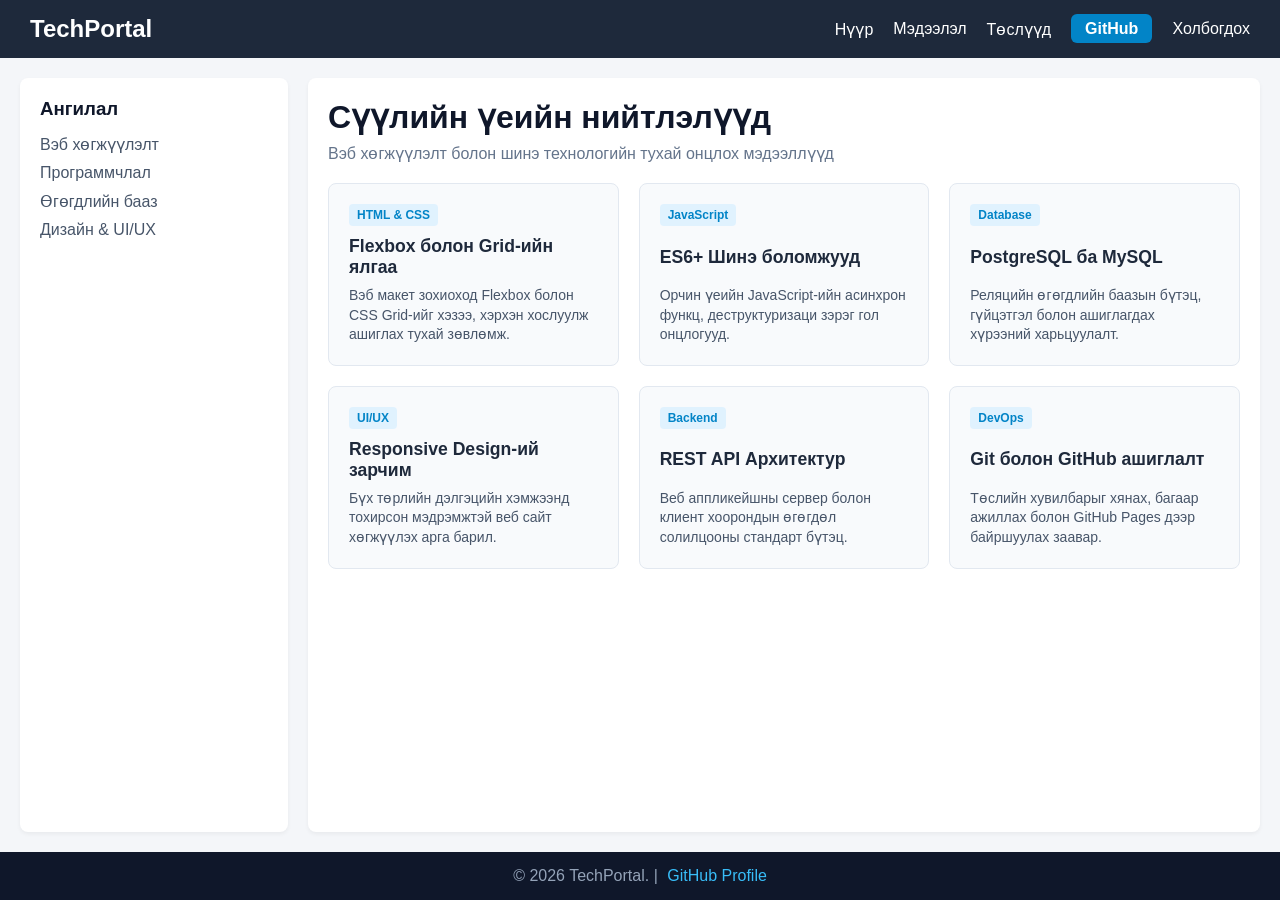
==== lab6/index.html @ 3fb821d4 "Update CSS style" ====
<!DOCTYPE html>
<html lang="mn">
<head>
    <meta charset="UTF-8">
    <meta name="viewport" content="width=device-width, initial-scale=1.0">
    <title>Лаб 4 - Layout Design</title>
    <link rel="stylesheet" href="style.css">
</head>
<body>

    <header class="site-header">
        <div class="logo">
            <h2>TechPortal</h2>
        </div>
        <nav class="nav-bar">
            <ul class="nav-links">
                <li><a href="#">Нүүр</a></li>
                <li><a href="#">Мэдээлэл</a></li>
                <li><a href="#">Төслүүд</a></li>
                <li><a href="https://github.com" target="_blank" class="github-link">GitHub</a></li>
                <li><a href="#">Холбогдох</a></li>
            </ul>
        </nav>
    </header>

    <div class="main-container">
        
        <aside class="sidebar">
            <h3>Ангилал</h3>
            <ul>
                <li><a href="#">Вэб хөгжүүлэлт</a></li>
                <li><a href="#">Программчлал</a></li>
                <li><a href="#">Өгөгдлийн бааз</a></li>
                <li><a href="#">Дизайн & UI/UX</a></li>
            </ul>
        </aside>

        <main class="main-content">
            <h1>Сүүлийн үеийн нийтлэлүүд</h1>
            <p>Вэб хөгжүүлэлт болон шинэ технологийн тухай онцлох мэдээллүүд</p>
            
            <div class="card-grid">
                <article class="card">
                    <span class="tag">HTML & CSS</span>
                    <h3>Flexbox болон Grid-ийн ялгаа</h3>
                    <p>Вэб макет зохиоход Flexbox болон CSS Grid-ийг хэзээ, хэрхэн хослуулж ашиглах тухай зөвлөмж.</p>
                </article>
                <article class="card">
                    <span class="tag">JavaScript</span>
                    <h3>ES6+ Шинэ боломжууд</h3>
                    <p>Орчин үеийн JavaScript-ийн асинхрон функц, деструктуризаци зэрэг гол онцлогууд.</p>
                </article>
                <article class="card">
                    <span class="tag">Database</span>
                    <h3>PostgreSQL ба MySQL</h3>
                    <p>Реляцийн өгөгдлийн баазын бүтэц, гүйцэтгэл болон ашиглагдах хүрээний харьцуулалт.</p>
                </article>
                <article class="card">
                    <span class="tag">UI/UX</span>
                    <h3>Responsive Design-ий зарчим</h3>
                    <p>Бүх төрлийн дэлгэцийн хэмжээнд тохирсон мэдрэмжтэй веб сайт хөгжүүлэх арга барил.</p>
                </article>
                <article class="card">
                    <span class="tag">Backend</span>
                    <h3>REST API Архитектур</h3>
                    <p>Веб аппликейшны сервер болон клиент хоорондын өгөгдөл солилцооны стандарт бүтэц.</p>
                </article>
                <article class="card">
                    <span class="tag">DevOps</span>
                    <h3>Git болон GitHub ашиглалт</h3>
                    <p>Төслийн хувилбарыг хянах, багаар ажиллах болон GitHub Pages дээр байршуулах заавар.</p>
                </article>
            </div>
        </main>

    </div>

    <footer class="site-footer">
        <p>&copy; 2026 TechPortal. | <a href="https://github.com" target="_blank">GitHub Profile</a></p>
    </footer>

</body>
</html>
---- lab6/style.css ----
* {
    box-sizing: border-box;
    margin: 0;
    padding: 0;
    font-family: 'Segoe UI', Tahoma, Geneva, Verdana, sans-serif;
}

body {
    display: flex;
    flex-direction: column;
    min-height: 100vh;
    background-color: #f4f6f9;
    color: #333;
}

.site-header {
    display: flex;
    justify-content: space-between;
    align-items: center;
    background-color: #1e293b;
    color: white;
    padding: 15px 30px;
}

.nav-links {
    display: flex;
    gap: 20px;
    list-style: none;
    align-items: center;
}

.nav-links a {
    color: white;
    text-decoration: none;
    font-weight: 500;
    transition: color 0.2s;
}

.nav-links a:hover {
    color: #38bdf8;
}

.nav-links .github-link {
    background-color: #0284c7;
    padding: 6px 14px;
    border-radius: 6px;
    color: #ffffff;
    font-weight: 600;
}

.nav-links .github-link:hover {
    background-color: #0369a1;
    color: #ffffff;
}

.main-container {
    display: flex;
    flex: 1;
    gap: 20px;
    padding: 20px;
}

.sidebar {
    flex: 1;
    min-width: 220px;
    background-color: #ffffff;
    padding: 20px;
    border-radius: 8px;
    box-shadow: 0 2px 4px rgba(0, 0, 0, 0.05);
}

.sidebar h3 {
    margin-bottom: 15px;
    color: #0f172a;
}

.sidebar ul {
    list-style: none;
}

.sidebar li {
    margin-bottom: 10px;
}

.sidebar a {
    text-decoration: none;
    color: #475569;
}

.sidebar a:hover {
    color: #0284c7;
}

.main-content {
    flex: 4;
    background-color: #ffffff;
    padding: 20px;
    border-radius: 8px;
    box-shadow: 0 2px 4px rgba(0, 0, 0, 0.05);
}

.main-content h1 {
    margin-bottom: 8px;
    color: #0f172a;
}

.main-content p {
    margin-bottom: 20px;
    color: #64748b;
}

.card-grid {
    display: grid;
    grid-template-columns: repeat(3, 1fr);
    gap: 20px;
}
/* 3D орчин гаргах */
.card-container {
  perspective: 1000px;
  width: 300px;
  height: 200px;
}

/* Картын үндсэн тохиргоо */
.card {
  width: 100%;
  height: 100%;
  position: relative;
  transition: transform 0.6s ease;
  transform-style: preserve-3d;
  cursor: pointer;
}

/* JavaScript-ээр .flipped класс нэмэгдэх үед 180 градус эргэнэ */
.card.flipped {
  transform: rotateY(180deg);
}

/* Урд болон ар талын нийтлэг тохиргоо */
.card-front, .card-back {
  position: absolute;
  width: 100%;
  height: 100%;
  backface-visibility: hidden; /* Арын нүүрийг нууна */
  display: flex;
  flex-direction: column;
  align-items: center;
  justify-content: center;
  border-radius: 10px;
  box-shadow: 0 4px 8px rgba(0, 0, 0, 0.1);
}

/* Урд талын загвар */
.card-front {
  background-color: #f0f0f0;
  color: #333;
}

/* Ар талын загвар (Анхнаасаа 180 градус эргэсэн байна) */
.card-back {
  background-color: #4f46e5;
  color: white;
  transform: rotateY(180deg);
}
.card {
    background-color: #f8fafc;
    border: 1px solid #e2e8f0;
    padding: 20px;
    border-radius: 8px;
    display: flex;
    flex-direction: column;
    justify-content: space-between;
    align-items: flex-start;
    transition: transform 0.2s, box-shadow 0.2s;
}

.card:hover {
    transform: translateY(-3px);
    box-shadow: 0 4px 12px rgba(0, 0, 0, 0.05);
}

.tag {
    font-size: 0.75rem;
    font-weight: 600;
    color: #0284c7;
    background-color: #e0f2fe;
    padding: 4px 8px;
    border-radius: 4px;
    margin-bottom: 10px;
}

.card h3 {
    font-size: 1.1rem;
    margin-bottom: 8px;
    color: #1e293b;
}

.card p {
    font-size: 0.875rem;
    color: #475569;
    line-height: 1.4;
    margin-bottom: 0;
}

.site-footer {
    display: flex;
    justify-content: center;
    align-items: center;
    background-color: #0f172a;
    color: #94a3b8;
    padding: 15px;
    margin-top: auto;
}

.site-footer a {
    color: #38bdf8;
    text-decoration: none;
    margin-left: 5px;
}

.site-footer a:hover {
    text-decoration: underline;
}
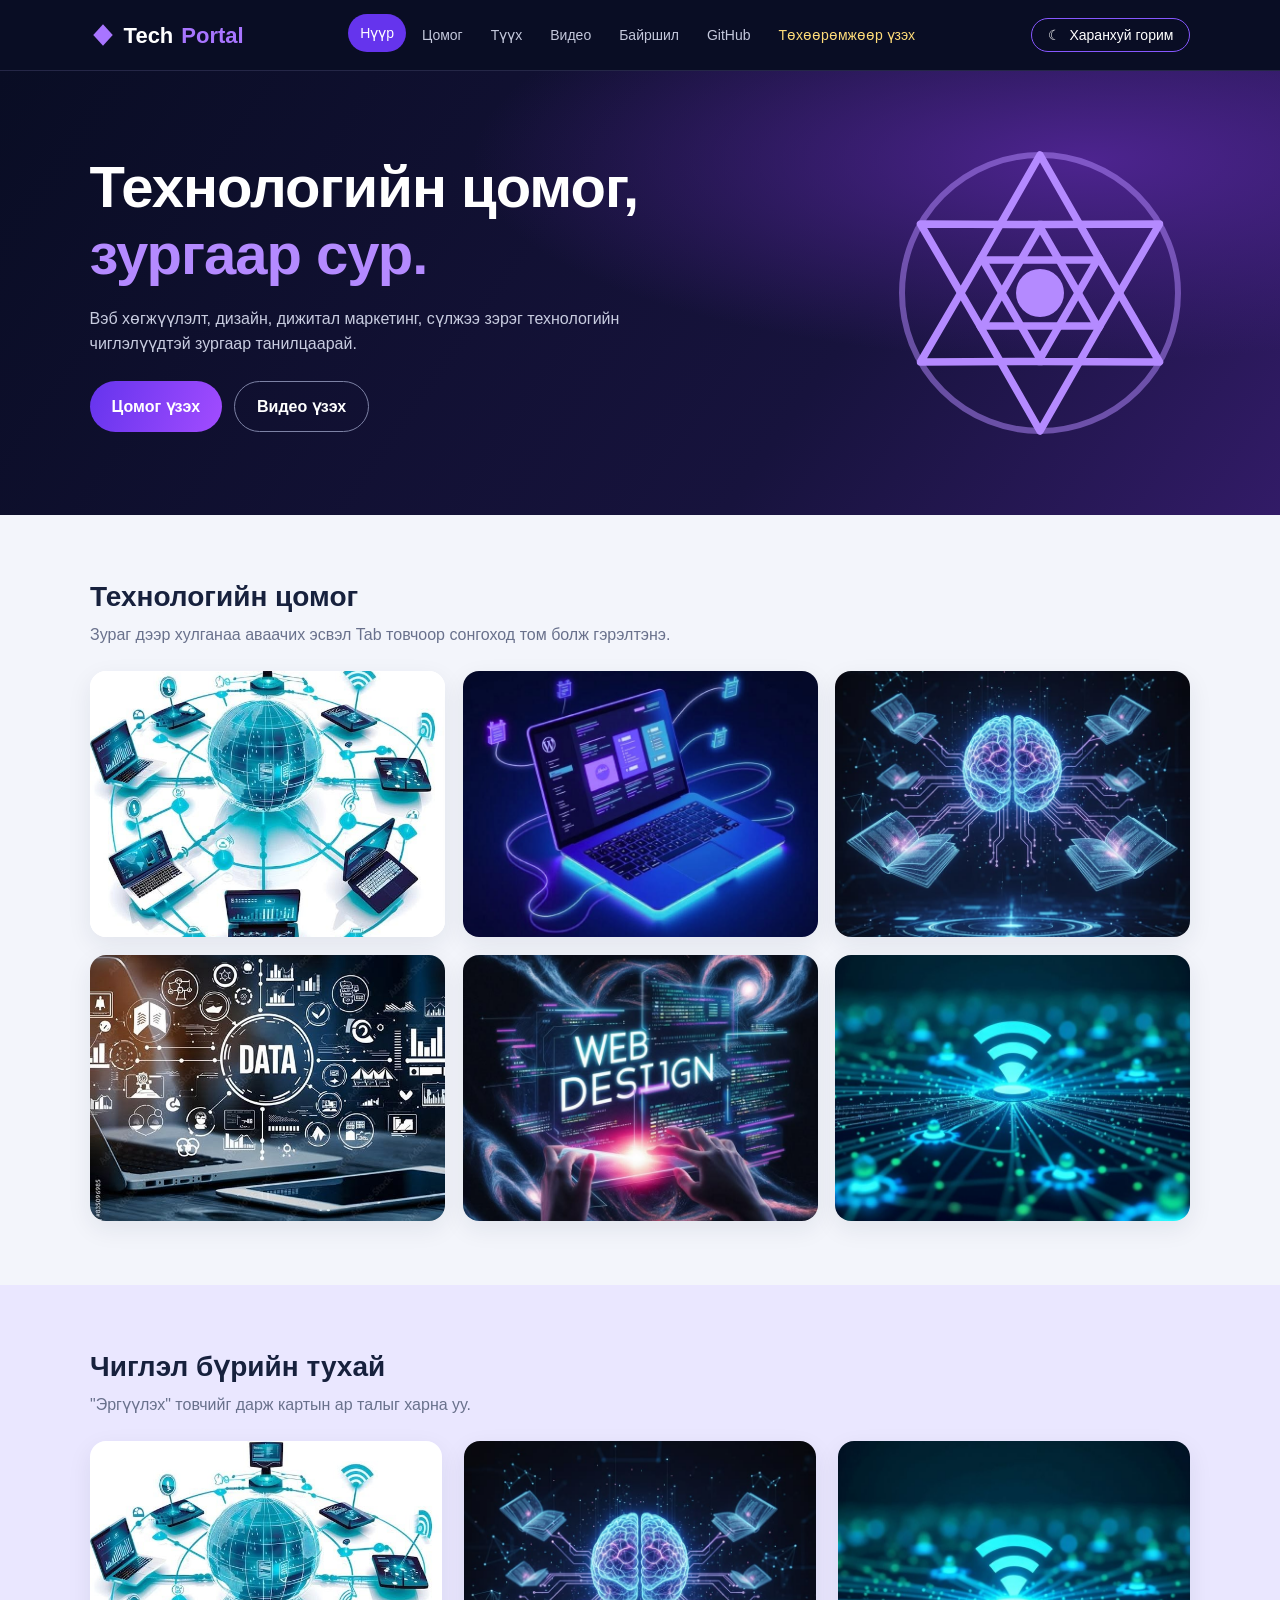
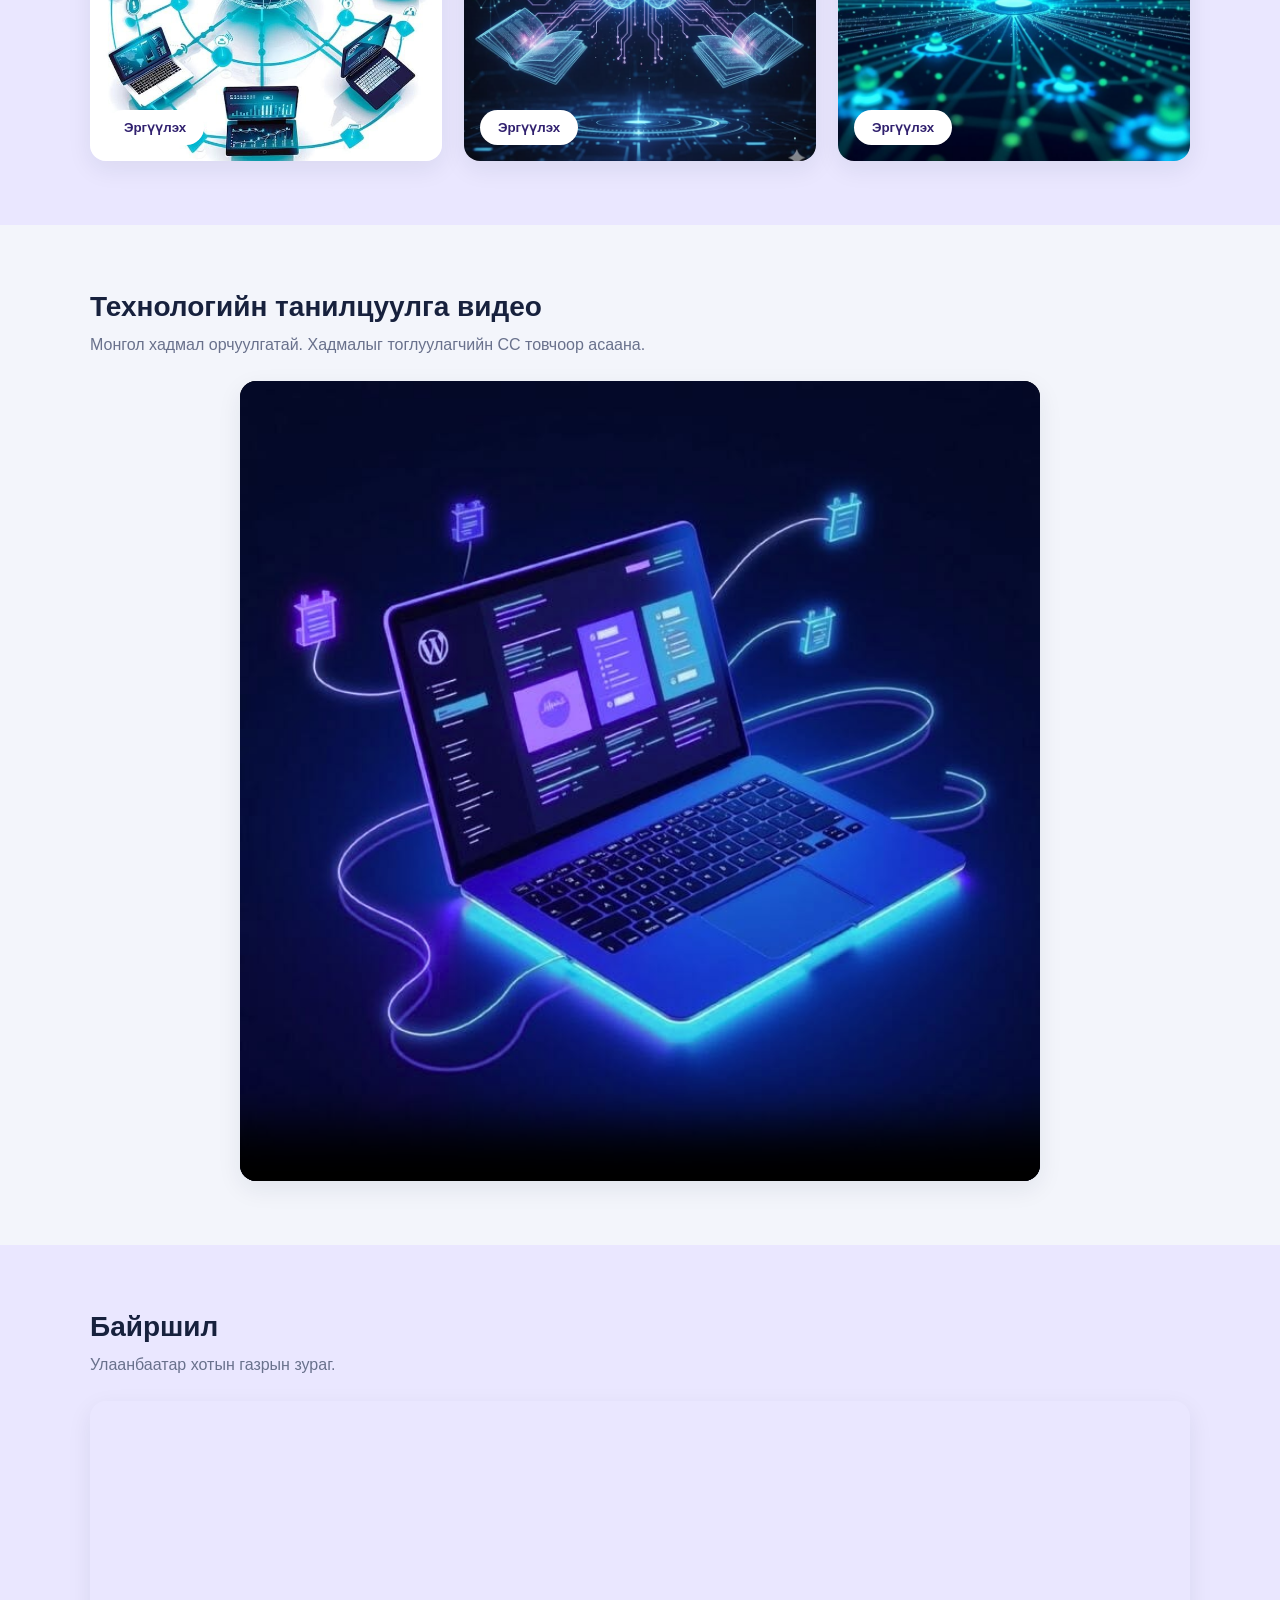
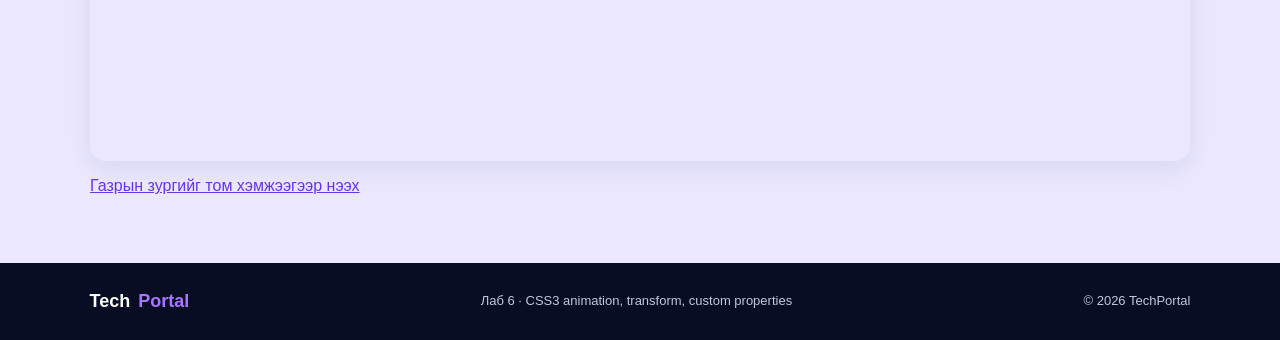
==== commit 2ae6341a: "Lab 6: CSS animation, transform, custom properties, multimedia" ====
--- a/lab6/index.html
+++ b/lab6/index.html
@@ -3,81 +3,200 @@
 <head>
     <meta charset="UTF-8">
     <meta name="viewport" content="width=device-width, initial-scale=1.0">
-    <title>Лаб 4 - Layout Design</title>
+    <title>TechPortal | Лаб 6 - Технологийн цомог</title>
     <link rel="stylesheet" href="style.css">
 </head>
 <body>
-
-    <header class="site-header">
-        <div class="logo">
-            <h2>TechPortal</h2>
-        </div>
-        <nav class="nav-bar">
-            <ul class="nav-links">
-                <li><a href="#">Нүүр</a></li>
-                <li><a href="#">Мэдээлэл</a></li>
-                <li><a href="#">Төслүүд</a></li>
-                <li><a href="https://github.com" target="_blank" class="github-link">GitHub</a></li>
-                <li><a href="#">Холбогдох</a></li>
+    <a href="#gallery" class="skip-link">Үндсэн агуулга руу очих</a>
+
+    <header class="header" id="home">
+        <a href="#home" class="logo">
+            <svg class="logo-svg" viewBox="0 0 24 24" width="26" height="26" role="img" aria-labelledby="logo-title">
+                <title id="logo-title">TechPortal лого</title>
+                <path d="M12 2l9 10-9 10-9-10z" fill="currentColor"/>
+            </svg>
+            Tech<span class="logo-accent">Portal</span>
+        </a>
+
+        <nav class="nav" aria-label="Үндсэн цэс">
+            <a href="#home" class="active">Нүүр</a>
+            <a href="#gallery">Цомог</a>
+            <a href="#flip">Түүх</a>
+            <a href="#video">Видео</a>
+            <a href="#map">Байршил</a>
+            <a href="https://github.com/lusuhbayr6-bot/web-development-lab5" target="_blank" rel="noopener noreferrer">GitHub</a>
+            <a href="preview.html" class="preview-link">Төхөөрөмжөөр үзэх</a>
+        </nav>
+
+        <button type="button" class="theme-toggle" id="theme-toggle" aria-pressed="false">
+            <span class="theme-icon" aria-hidden="true">☾</span>
+            <span class="theme-label">Харанхуй горим</span>
+        </button>
+    </header>
+
+    <main>
+        <section class="hero">
+            <div class="hero-content">
+                <h1>Технологийн цомог,<br><span>зургаар сур.</span></h1>
+                <p>
+                    Вэб хөгжүүлэлт, дизайн, дижитал маркетинг, сүлжээ зэрэг
+                    технологийн чиглэлүүдтэй зургаар танилцаарай.
+                </p>
+                <div class="hero-buttons">
+                    <a href="#gallery" class="primary-button">Цомог үзэх</a>
+                    <a href="#video" class="outline-button">Видео үзэх</a>
+                </div>
+            </div>
+
+            <svg class="aperture" viewBox="0 0 200 200" width="220" height="220" aria-hidden="true" focusable="false">
+                <circle cx="100" cy="100" r="92" fill="none" stroke="currentColor" stroke-width="4" opacity=".5"/>
+                <g fill="none" stroke="currentColor" stroke-width="5" stroke-linejoin="round">
+                    <path d="M100 8 L140 78 L60 78 Z" transform="rotate(0 100 100)"/>
+                    <path d="M100 8 L140 78 L60 78 Z" transform="rotate(60 100 100)"/>
+                    <path d="M100 8 L140 78 L60 78 Z" transform="rotate(120 100 100)"/>
+                    <path d="M100 8 L140 78 L60 78 Z" transform="rotate(180 100 100)"/>
+                    <path d="M100 8 L140 78 L60 78 Z" transform="rotate(240 100 100)"/>
+                    <path d="M100 8 L140 78 L60 78 Z" transform="rotate(300 100 100)"/>
+                </g>
+                <circle cx="100" cy="100" r="16" fill="currentColor"/>
+            </svg>
+        </section>
+
+        <section class="section" id="gallery" aria-labelledby="gallery-title">
+            <div class="section-heading">
+                <h2 id="gallery-title">Технологийн цомог</h2>
+                <p>Зураг дээр хулганаа аваачих эсвэл Tab товчоор сонгоход том болж гэрэлтэнэ.</p>
+            </div>
+
+            <ul class="gallery">
+                <li style="--i:0">
+                    <a class="photo" href="img/photo1.jpg">
+                        <img src="img/photo1.jpg" alt="AI eBook Creator-ийн зураг" width="800" height="600" loading="lazy">
+                        <span class="caption">AI eBook Creator</span>
+                    </a>
+                </li>
+                <li style="--i:1">
+                    <a class="photo" href="img/photo2.jpg">
+                        <img src="img/photo2.jpg" alt="Дижитал маркетингийн зураг" width="800" height="600" loading="lazy">
+                        <span class="caption">Дижитал маркетинг</span>
+                    </a>
+                </li>
+                <li style="--i:2">
+                    <a class="photo" href="img/photo3.jpg">
+                        <img src="img/photo3.jpg" alt="Дэлхийн сүлжээний холболтын зураг" width="800" height="600" loading="lazy">
+                        <span class="caption">Дэлхийн сүлжээ</span>
+                    </a>
+                </li>
+                <li style="--i:3">
+                    <a class="photo" href="img/photo4.jpg">
+                        <img src="img/photo4.jpg" alt="Дизайнерын ажлын зураг" width="800" height="600" loading="lazy">
+                        <span class="caption">Дизайн</span>
+                    </a>
+                </li>
+                <li style="--i:4">
+                    <a class="photo" href="img/photo5.jpg">
+                        <img src="img/photo5.jpg" alt="Вэб хөгжүүлэлтийн зураг" width="800" height="600" loading="lazy">
+                        <span class="caption">Вэб хөгжүүлэлт</span>
+                    </a>
+                </li>
+                <li style="--i:5">
+                    <a class="photo" href="img/photo6.jpg">
+                        <img src="img/photo6.jpg" alt="Утасгүй технологийн ирээдүйн зураг" width="800" height="600" loading="lazy">
+                        <span class="caption">Утасгүй ирээдүй</span>
+                    </a>
+                </li>
             </ul>
-        </nav>
-    </header>
-
-    <div class="main-container">
-        
-        <aside class="sidebar">
-            <h3>Ангилал</h3>
-            <ul>
-                <li><a href="#">Вэб хөгжүүлэлт</a></li>
-                <li><a href="#">Программчлал</a></li>
-                <li><a href="#">Өгөгдлийн бааз</a></li>
-                <li><a href="#">Дизайн & UI/UX</a></li>
-            </ul>
-        </aside>
-
-        <main class="main-content">
-            <h1>Сүүлийн үеийн нийтлэлүүд</h1>
-            <p>Вэб хөгжүүлэлт болон шинэ технологийн тухай онцлох мэдээллүүд</p>
-            
-            <div class="card-grid">
-                <article class="card">
-                    <span class="tag">HTML & CSS</span>
-                    <h3>Flexbox болон Grid-ийн ялгаа</h3>
-                    <p>Вэб макет зохиоход Flexbox болон CSS Grid-ийг хэзээ, хэрхэн хослуулж ашиглах тухай зөвлөмж.</p>
-                </article>
-                <article class="card">
-                    <span class="tag">JavaScript</span>
-                    <h3>ES6+ Шинэ боломжууд</h3>
-                    <p>Орчин үеийн JavaScript-ийн асинхрон функц, деструктуризаци зэрэг гол онцлогууд.</p>
-                </article>
-                <article class="card">
-                    <span class="tag">Database</span>
-                    <h3>PostgreSQL ба MySQL</h3>
-                    <p>Реляцийн өгөгдлийн баазын бүтэц, гүйцэтгэл болон ашиглагдах хүрээний харьцуулалт.</p>
-                </article>
-                <article class="card">
-                    <span class="tag">UI/UX</span>
-                    <h3>Responsive Design-ий зарчим</h3>
-                    <p>Бүх төрлийн дэлгэцийн хэмжээнд тохирсон мэдрэмжтэй веб сайт хөгжүүлэх арга барил.</p>
-                </article>
-                <article class="card">
-                    <span class="tag">Backend</span>
-                    <h3>REST API Архитектур</h3>
-                    <p>Веб аппликейшны сервер болон клиент хоорондын өгөгдөл солилцооны стандарт бүтэц.</p>
-                </article>
-                <article class="card">
-                    <span class="tag">DevOps</span>
-                    <h3>Git болон GitHub ашиглалт</h3>
-                    <p>Төслийн хувилбарыг хянах, багаар ажиллах болон GitHub Pages дээр байршуулах заавар.</p>
-                </article>
-            </div>
-        </main>
-
-    </div>
-
-    <footer class="site-footer">
-        <p>&copy; 2026 TechPortal. | <a href="https://github.com" target="_blank">GitHub Profile</a></p>
+        </section>
+
+        <section class="section section-alt" id="flip" aria-labelledby="flip-title">
+            <div class="section-heading">
+                <h2 id="flip-title">Чиглэл бүрийн тухай</h2>
+                <p>"Эргүүлэх" товчийг дарж картын ар талыг харна уу.</p>
+            </div>
+
+            <div class="flip-grid">
+                <div class="flip" style="--i:0">
+                    <div class="flip-inner">
+                        <div class="face front">
+                            <img src="img/photo1.jpg" alt="AI eBook Creator" width="800" height="600" loading="lazy">
+                            <button type="button" class="flip-btn">Эргүүлэх</button>
+                        </div>
+                        <div class="face back">
+                            <h3>AI eBook Creator</h3>
+                            <p>AI хэрэгслээр цахим ном бэлтгэх, нийтлэх ажлыг хурдан, хялбар болгодог.</p>
+                            <button type="button" class="flip-btn">Буцах</button>
+                        </div>
+                    </div>
+                </div>
+
+                <div class="flip" style="--i:1">
+                    <div class="flip-inner">
+                        <div class="face front">
+                            <img src="img/photo3.jpg" alt="Дэлхийн сүлжээ" width="800" height="600" loading="lazy">
+                            <button type="button" class="flip-btn">Эргүүлэх</button>
+                        </div>
+                        <div class="face back">
+                            <h3>Дэлхийн сүлжээ</h3>
+                            <p>Дэлхийн өнцөг булан бүрийн төхөөрөмжүүдийг интернетээр холбодог сүлжээний ойлголт.</p>
+                            <button type="button" class="flip-btn">Буцах</button>
+                        </div>
+                    </div>
+                </div>
+
+                <div class="flip" style="--i:2">
+                    <div class="flip-inner">
+                        <div class="face front">
+                            <img src="img/photo6.jpg" alt="Утасгүй ирээдүй" width="800" height="600" loading="lazy">
+                            <button type="button" class="flip-btn">Эргүүлэх</button>
+                        </div>
+                        <div class="face back">
+                            <h3>Утасгүй ирээдүй</h3>
+                            <p>Утасгүй технологи бидний амьдрал, ажлыг холбох ирээдүйн чиглэлийг тодорхойлно.</p>
+                            <button type="button" class="flip-btn">Буцах</button>
+                        </div>
+                    </div>
+                </div>
+            </div>
+        </section>
+
+        <section class="section" id="video" aria-labelledby="video-title">
+            <div class="section-heading">
+                <h2 id="video-title">Технологийн танилцуулга видео</h2>
+                <p>Монгол хадмал орчуулгатай. Хадмалыг тоглуулагчийн CC товчоор асаана.</p>
+            </div>
+
+            <video class="video" controls preload="metadata" poster="img/photo2.jpg" width="640" height="360">
+                <source src="video/clip.webm" type="video/webm">
+                <source src="video/clip.mp4" type="video/mp4">
+                <track kind="subtitles" src="video/clip.mn.vtt" srclang="mn" label="Монгол" default>
+                <p>Таны хөтөч видео дэмжихгүй байна. <a href="video/clip.mp4">Видеог татаж авах</a>.</p>
+            </video>
+        </section>
+
+        <section class="section section-alt" id="map" aria-labelledby="map-title">
+            <div class="section-heading">
+                <h2 id="map-title">Байршил</h2>
+                <p>Улаанбаатар хотын газрын зураг.</p>
+            </div>
+
+            <div class="map-wrap">
+                <iframe
+                    title="Улаанбаатар хотын газрын зураг"
+                    src="https://www.openstreetmap.org/export/embed.html?bbox=106.80%2C47.87%2C107.02%2C47.96&amp;layer=mapnik"
+                    loading="lazy"
+                    referrerpolicy="no-referrer"
+                    sandbox="allow-scripts allow-same-origin"></iframe>
+            </div>
+            <p class="map-link"><a href="https://www.openstreetmap.org/#map=12/47.9184/106.9177" target="_blank" rel="noopener noreferrer">Газрын зургийг том хэмжээгээр нээх</a></p>
+        </section>
+    </main>
+
+    <footer class="footer" id="contact">
+        <a href="#home" class="logo">Tech<span class="logo-accent">Portal</span></a>
+        <p>Лаб 6 · CSS3 animation, transform, custom properties</p>
+        <span>© 2026 TechPortal</span>
     </footer>
 
+    <script src="script.js"></script>
 </body>
 </html>
--- a/lab6/style.css
+++ b/lab6/style.css
@@ -1,223 +1,404 @@
-* {
-    box-sizing: border-box;
-    margin: 0;
-    padding: 0;
-    font-family: 'Segoe UI', Tahoma, Geneva, Verdana, sans-serif;
-}
+:root {
+    --bg: #f3f5fb;
+    --surface: #ffffff;
+    --surface-alt: #eae7ff;
+    --text: #17213d;
+    --muted: #69718c;
+    --border: #e3e7f2;
+    --brand: #6534ed;
+    --brand-2: #a24cff;
+    --header-bg: #090d24;
+    --header-text: #ffffff;
+    --shadow: 0 8px 24px rgba(23, 33, 61, 0.08);
+    --shadow-hover: 0 18px 36px rgba(101, 52, 237, 0.25);
+    --focus: #ffb703;
+
+    --radius: 16px;
+    --space: 1rem;
+    --dur: 0.35s;
+    --ease: cubic-bezier(0.2, 0.8, 0.2, 1);
+    color-scheme: light;
+}
+
+:root[data-theme="dark"] {
+    --bg: #0c1024;
+    --surface: #151a38;
+    --surface-alt: #10142e;
+    --text: #e8eaf6;
+    --muted: #aab0cf;
+    --border: #272c52;
+    --header-bg: #060818;
+    --shadow: 0 8px 24px rgba(0, 0, 0, 0.45);
+    --shadow-hover: 0 18px 36px rgba(162, 76, 255, 0.3);
+    color-scheme: dark;
+}
+
+@media (prefers-color-scheme: dark) {
+    :root:not([data-theme="light"]) {
+        --bg: #0c1024;
+        --surface: #151a38;
+        --surface-alt: #10142e;
+        --text: #e8eaf6;
+        --muted: #aab0cf;
+        --border: #272c52;
+        --header-bg: #060818;
+        --shadow: 0 8px 24px rgba(0, 0, 0, 0.45);
+        --shadow-hover: 0 18px 36px rgba(162, 76, 255, 0.3);
+        color-scheme: dark;
+    }
+}
+
+* { box-sizing: border-box; margin: 0; padding: 0; }
+html { scroll-behavior: smooth; }
 
 body {
+    font-family: Arial, sans-serif;
+    background: var(--bg);
+    color: var(--text);
+    line-height: 1.6;
+    overflow-x: hidden;
+    transition: background var(--dur), color var(--dur);
+}
+
+a { color: inherit; text-decoration: none; }
+ul { list-style: none; }
+img, video { display: block; max-width: 100%; height: auto; }
+
+:focus-visible {
+    outline: 3px solid var(--focus);
+    outline-offset: 3px;
+    border-radius: 6px;
+}
+
+.skip-link {
+    position: absolute;
+    left: 12px;
+    top: -60px;
+    z-index: 200;
+    padding: 10px 16px;
+    border-radius: 8px;
+    background: var(--brand);
+    color: #fff;
+    transition: top 0.2s;
+}
+.skip-link:focus { top: 12px; }
+
+.header {
+    position: sticky;
+    top: 0;
+    z-index: 100;
     display: flex;
     flex-direction: column;
-    min-height: 100vh;
-    background-color: #f4f6f9;
-    color: #333;
-}
-
-.site-header {
-    display: flex;
-    justify-content: space-between;
+    align-items: flex-start;
+    gap: 12px;
+    padding: 16px 5%;
+    background: var(--header-bg);
+    color: var(--header-text);
+    border-bottom: 1px solid #252747;
+}
+
+.logo {
+    display: inline-flex;
     align-items: center;
-    background-color: #1e293b;
-    color: white;
-    padding: 15px 30px;
-}
-
-.nav-links {
-    display: flex;
-    gap: 20px;
-    list-style: none;
+    gap: 8px;
+    font-size: 22px;
+    font-weight: 800;
+}
+.logo-svg, .logo-accent { color: #a875ff; }
+
+.nav { display: flex; flex-wrap: wrap; gap: 4px; }
+
+.nav a {
+    padding: 8px 12px;
+    border-radius: 20px;
+    color: #c4c8dc;
+    font-size: 14px;
+    transition: background var(--dur), color var(--dur), transform var(--dur) var(--ease);
+}
+.nav a:hover, .nav a:focus-visible, .nav .active {
+    color: #fff;
+    background: var(--brand);
+    transform: translateY(-2px);
+}
+.nav .preview-link { color: #ffdc79; }
+
+.theme-toggle {
+    display: inline-flex;
     align-items: center;
-}
-
-.nav-links a {
-    color: white;
-    text-decoration: none;
-    font-weight: 500;
-    transition: color 0.2s;
-}
-
-.nav-links a:hover {
-    color: #38bdf8;
-}
-
-.nav-links .github-link {
-    background-color: #0284c7;
-    padding: 6px 14px;
-    border-radius: 6px;
-    color: #ffffff;
-    font-weight: 600;
-}
-
-.nav-links .github-link:hover {
-    background-color: #0369a1;
-    color: #ffffff;
-}
-
-.main-container {
-    display: flex;
-    flex: 1;
-    gap: 20px;
-    padding: 20px;
-}
-
-.sidebar {
-    flex: 1;
-    min-width: 220px;
-    background-color: #ffffff;
-    padding: 20px;
-    border-radius: 8px;
-    box-shadow: 0 2px 4px rgba(0, 0, 0, 0.05);
-}
-
-.sidebar h3 {
-    margin-bottom: 15px;
-    color: #0f172a;
-}
-
-.sidebar ul {
-    list-style: none;
-}
-
-.sidebar li {
-    margin-bottom: 10px;
-}
-
-.sidebar a {
-    text-decoration: none;
-    color: #475569;
-}
-
-.sidebar a:hover {
-    color: #0284c7;
-}
-
-.main-content {
-    flex: 4;
-    background-color: #ffffff;
-    padding: 20px;
-    border-radius: 8px;
-    box-shadow: 0 2px 4px rgba(0, 0, 0, 0.05);
-}
-
-.main-content h1 {
-    margin-bottom: 8px;
-    color: #0f172a;
-}
-
-.main-content p {
-    margin-bottom: 20px;
-    color: #64748b;
-}
-
-.card-grid {
-    display: grid;
-    grid-template-columns: repeat(3, 1fr);
-    gap: 20px;
-}
-/* 3D орчин гаргах */
-.card-container {
-  perspective: 1000px;
-  width: 300px;
-  height: 200px;
-}
-
-/* Картын үндсэн тохиргоо */
-.card {
-  width: 100%;
-  height: 100%;
-  position: relative;
-  transition: transform 0.6s ease;
-  transform-style: preserve-3d;
-  cursor: pointer;
-}
-
-/* JavaScript-ээр .flipped класс нэмэгдэх үед 180 градус эргэнэ */
-.card.flipped {
-  transform: rotateY(180deg);
-}
-
-/* Урд болон ар талын нийтлэг тохиргоо */
-.card-front, .card-back {
-  position: absolute;
-  width: 100%;
-  height: 100%;
-  backface-visibility: hidden; /* Арын нүүрийг нууна */
-  display: flex;
-  flex-direction: column;
-  align-items: center;
-  justify-content: center;
-  border-radius: 10px;
-  box-shadow: 0 4px 8px rgba(0, 0, 0, 0.1);
-}
-
-/* Урд талын загвар */
-.card-front {
-  background-color: #f0f0f0;
-  color: #333;
-}
-
-/* Ар талын загвар (Анхнаасаа 180 градус эргэсэн байна) */
-.card-back {
-  background-color: #4f46e5;
-  color: white;
-  transform: rotateY(180deg);
-}
-.card {
-    background-color: #f8fafc;
-    border: 1px solid #e2e8f0;
-    padding: 20px;
-    border-radius: 8px;
+    gap: 8px;
+    padding: 8px 16px;
+    border: 1px solid #8657ff;
+    border-radius: 25px;
+    background: transparent;
+    color: #fff;
+    font-size: 14px;
+    cursor: pointer;
+    transition: background var(--dur), transform var(--dur) var(--ease);
+}
+.theme-toggle:hover { background: var(--brand); }
+.theme-toggle:active { transform: scale(0.95); }
+.theme-icon { display: inline-block; transition: transform 0.5s var(--ease); }
+.theme-toggle[aria-pressed="true"] .theme-icon { transform: rotate(360deg); }
+
+.hero {
+    position: relative;
     display: flex;
     flex-direction: column;
-    justify-content: space-between;
-    align-items: flex-start;
-    transition: transform 0.2s, box-shadow 0.2s;
-}
-
-.card:hover {
-    transform: translateY(-3px);
-    box-shadow: 0 4px 12px rgba(0, 0, 0, 0.05);
-}
-
-.tag {
-    font-size: 0.75rem;
-    font-weight: 600;
-    color: #0284c7;
-    background-color: #e0f2fe;
-    padding: 4px 8px;
-    border-radius: 4px;
-    margin-bottom: 10px;
-}
-
-.card h3 {
-    font-size: 1.1rem;
-    margin-bottom: 8px;
-    color: #1e293b;
-}
-
-.card p {
-    font-size: 0.875rem;
-    color: #475569;
-    line-height: 1.4;
-    margin-bottom: 0;
-}
-
-.site-footer {
+    align-items: center;
+    gap: 28px;
+    padding: 48px 5%;
+    color: #fff;
+    background:
+        radial-gradient(ellipse at 85% 20%, #4d248f 0%, transparent 40%),
+        linear-gradient(125deg, #090d24, #17133d 65%, #321b67);
+    overflow: hidden;
+}
+
+.hero-content { max-width: 560px; }
+
+.hero h1 {
+    font-size: clamp(32px, 8vw, 58px);
+    line-height: 1.15;
+    letter-spacing: -1px;
+    animation: slide-in 0.8s var(--ease) both;
+}
+.hero h1 span { color: #b48aff; }
+
+.hero-content > p {
+    margin-top: 18px;
+    color: #c8cce0;
+    animation: slide-in 0.8s 0.15s var(--ease) both;
+}
+
+.hero-buttons {
     display: flex;
+    flex-wrap: wrap;
+    gap: 12px;
+    margin-top: 24px;
+    animation: slide-in 0.8s 0.3s var(--ease) both;
+}
+
+.primary-button, .outline-button {
+    display: inline-flex;
     justify-content: center;
     align-items: center;
-    background-color: #0f172a;
-    color: #94a3b8;
-    padding: 15px;
-    margin-top: auto;
-}
-
-.site-footer a {
-    color: #38bdf8;
-    text-decoration: none;
-    margin-left: 5px;
-}
-
-.site-footer a:hover {
-    text-decoration: underline;
+    padding: 12px 22px;
+    border-radius: 30px;
+    font-weight: bold;
+    transition: transform var(--dur) var(--ease), box-shadow var(--dur);
+}
+.primary-button { color: #fff; background: linear-gradient(110deg, var(--brand), var(--brand-2)); }
+.outline-button { color: #fff; border: 1px solid #7d82a5; }
+.primary-button:hover, .outline-button:hover { transform: translateY(-3px); box-shadow: 0 10px 24px rgba(113, 60, 240, 0.45); }
+
+.aperture {
+    flex-shrink: 0;
+    color: #b48aff;
+    animation: spin 24s linear infinite;
+}
+
+.section { padding: 48px 5%; }
+.section-alt { background: var(--surface-alt); }
+
+.section-heading { max-width: 1100px; margin: 0 auto 24px; }
+.section-heading h2 { font-size: 28px; line-height: 1.3; }
+.section-heading p { margin-top: 6px; color: var(--muted); }
+
+.gallery {
+    display: grid;
+    grid-template-columns: 1fr;
+    gap: 18px;
+    max-width: 1100px;
+    margin: 0 auto;
+}
+
+.gallery li {
+
+    animation: fade-up 0.7s var(--ease) both;
+    animation-delay: calc(var(--i) * 120ms);
+}
+
+.photo {
+    position: relative;
+    display: block;
+    overflow: hidden;
+    border-radius: var(--radius);
+    background: var(--surface);
+    box-shadow: var(--shadow);
+    transition: transform var(--dur) var(--ease), box-shadow var(--dur);
+}
+
+.photo img {
+    width: 100%;
+    aspect-ratio: 4 / 3;
+    object-fit: cover;
+    transition: transform 0.6s var(--ease);
+}
+
+.caption {
+    position: absolute;
+    left: 0;
+    right: 0;
+    bottom: 0;
+    padding: 28px 16px 14px;
+    color: #fff;
+    font-weight: bold;
+    background: linear-gradient(transparent, rgba(0, 0, 0, 0.7));
+    transform: translateY(100%);
+    transition: transform var(--dur) var(--ease);
+}
+
+.photo:hover,
+.photo:focus-visible {
+    transform: translateY(-8px) rotate(-1deg) scale(1.02);
+    box-shadow: var(--shadow-hover);
+}
+.photo:hover img, .photo:focus-visible img { transform: scale(1.1); }
+.photo:hover .caption, .photo:focus-visible .caption { transform: translateY(0); }
+
+@media (hover: none) {
+    .caption { transform: translateY(0); }
+}
+
+.flip-grid {
+    display: grid;
+    grid-template-columns: 1fr;
+    gap: 22px;
+    max-width: 1100px;
+    margin: 0 auto;
+}
+
+.flip {
+    height: 320px;
+    perspective: 1000px;
+    animation: fade-up 0.7s var(--ease) both;
+    animation-delay: calc(var(--i) * 150ms);
+}
+
+.flip-inner {
+    position: relative;
+    width: 100%;
+    height: 100%;
+    transform-style: preserve-3d;
+    transition: transform 0.8s var(--ease);
+}
+.flip.is-flipped .flip-inner { transform: rotateY(180deg); }
+
+.face {
+    position: absolute;
+    inset: 0;
+    overflow: hidden;
+    border-radius: var(--radius);
+    backface-visibility: hidden;
+    -webkit-backface-visibility: hidden;
+    box-shadow: var(--shadow);
+}
+
+.front img { width: 100%; height: 100%; object-fit: cover; }
+
+.back {
+    display: flex;
+    flex-direction: column;
+    justify-content: center;
+    gap: 10px;
+    padding: 24px;
+    background: linear-gradient(145deg, #5931c8, #31216f);
+    color: #fff;
+    transform: rotateY(180deg);
+}
+.back h3 { font-size: 22px; }
+.back p { color: #e3dcff; }
+
+.flip-btn {
+    align-self: flex-start;
+    padding: 10px 18px;
+    border: 0;
+    border-radius: 25px;
+    background: #fff;
+    color: #31216f;
+    font-weight: bold;
+    cursor: pointer;
+    transition: transform 0.2s var(--ease), background 0.2s;
+}
+.front .flip-btn { position: absolute; left: 16px; bottom: 16px; }
+.flip-btn:hover { transform: scale(1.06); background: #ffdc79; }
+
+.video {
+    width: 100%;
+    max-width: 800px;
+    margin: 0 auto;
+    border-radius: var(--radius);
+    background: #000;
+    box-shadow: var(--shadow);
+}
+
+.map-wrap {
+    max-width: 1100px;
+    margin: 0 auto;
+    overflow: hidden;
+    border-radius: var(--radius);
+    box-shadow: var(--shadow);
+}
+.map-wrap iframe {
+    display: block;
+    width: 100%;
+    height: 360px;
+    border: 0;
+}
+.map-link { max-width: 1100px; margin: 12px auto 0; }
+.map-link a { color: var(--brand); text-decoration: underline; }
+:root[data-theme="dark"] .map-link a { color: #c4a6ff; }
+
+.footer {
+    display: flex;
+    flex-direction: column;
+    align-items: flex-start;
+    gap: 8px;
+    padding: 24px 5%;
+    background: var(--header-bg);
+    color: #c2c7dd;
+    font-size: 13px;
+}
+.footer .logo { color: #fff; font-size: 18px; }
+
+@keyframes fade-up {
+    from { opacity: 0; transform: translateY(32px) scale(0.96); }
+    to   { opacity: 1; transform: translateY(0) scale(1); }
+}
+@keyframes slide-in {
+    from { opacity: 0; transform: translateX(-30px); }
+    to   { opacity: 1; transform: translateX(0); }
+}
+@keyframes spin {
+    to { transform: rotate(360deg); }
+}
+
+@media (min-width: 600px) {
+    .gallery, .flip-grid { grid-template-columns: repeat(2, 1fr); }
+    .header { flex-direction: row; flex-wrap: wrap; align-items: center; justify-content: space-between; }
+    .footer { flex-direction: row; align-items: center; justify-content: space-between; flex-wrap: wrap; }
+}
+
+@media (min-width: 900px) {
+    .header, .hero, .section, .footer { padding-left: 7%; padding-right: 7%; }
+    .hero { flex-direction: row; justify-content: space-between; padding-top: 72px; padding-bottom: 72px; }
+    .aperture { width: 300px; height: 300px; }
+    .gallery, .flip-grid { grid-template-columns: repeat(3, 1fr); }
+    .section { padding-top: 64px; padding-bottom: 64px; }
+}
+
+@media (prefers-reduced-motion: reduce) {
+    html { scroll-behavior: auto; }
+
+    *, *::before, *::after {
+        animation-duration: 0.01ms !important;
+        animation-delay: 0s !important;
+        animation-iteration-count: 1 !important;
+        transition-duration: 0.01ms !important;
+    }
+
+    .aperture { animation: none; }
+
+    .photo:hover, .photo:focus-visible { transform: none; }
+    .photo:hover img, .photo:focus-visible img { transform: none; }
 }
